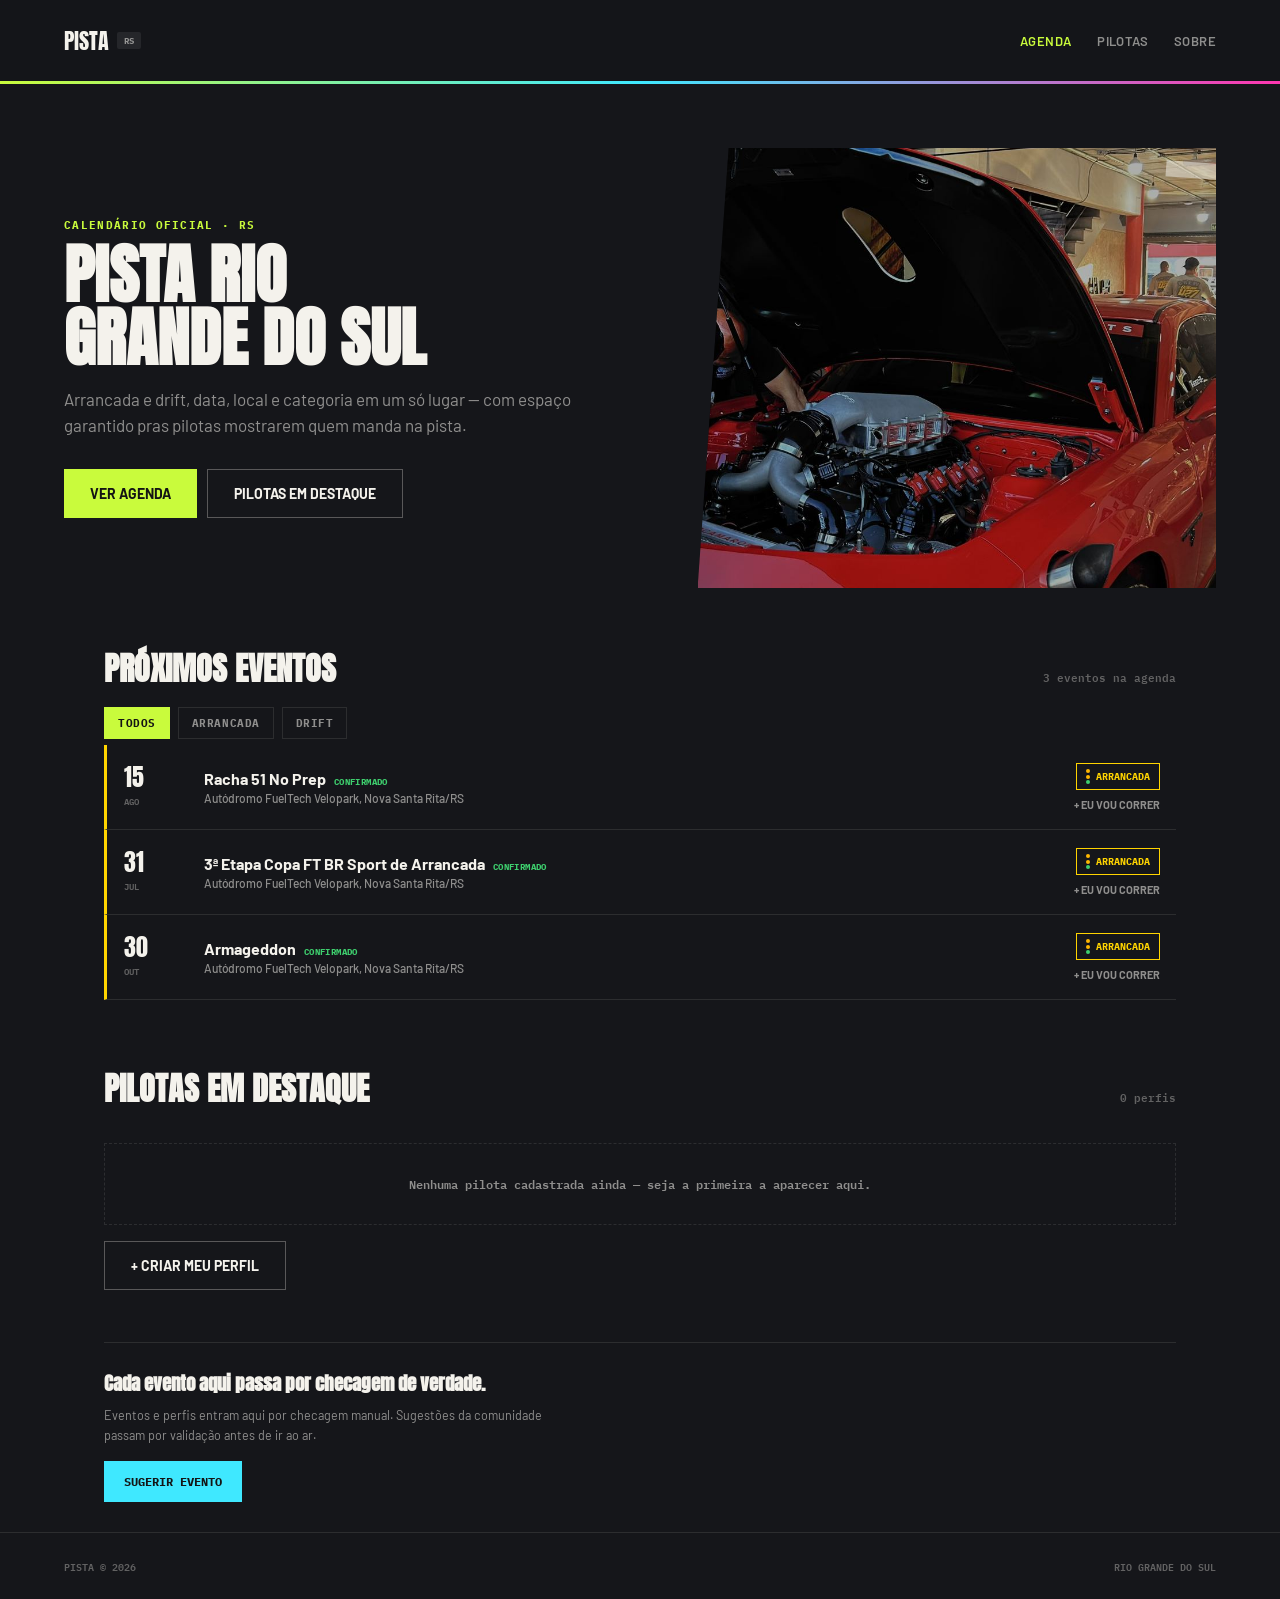
==== index.html @ 28936033 "Add files via upload" ====
<!DOCTYPE html>
<html lang="pt-BR">
<head>
<meta charset="UTF-8">
<meta name="viewport" content="width=device-width, initial-scale=1.0">
<title>PISTA — Agenda de Arrancada &amp; Drift RS</title>
<link rel="preconnect" href="https://fonts.googleapis.com">
<link href="https://fonts.googleapis.com/css2?family=Anton&family=Barlow:wght@400;500;600;700;800&family=IBM+Plex+Mono:wght@400;500;600;700;800&display=swap" rel="stylesheet">
<link rel="stylesheet" href="style.css">
</head>
<body>

<header>
  <a class="brand" href="index.html">
    <div class="word">PISTA</div>
    <div class="tag">RS</div>
  </a>
  <nav id="main-nav">
    <a class="active" href="index.html#agenda" onclick="document.getElementById('main-nav').classList.remove('mobile-open')">Agenda</a>
    <a href="pilotas.html">Pilotas</a>
    <a href="sobre.html">Sobre</a>
  </nav>
  <button class="menu-btn" aria-label="Menu" onclick="document.getElementById('main-nav').classList.toggle('mobile-open')">
    <svg width="16" height="12" viewBox="0 0 16 12"><rect width="16" height="2" fill="#141414"/><rect y="5" width="16" height="2" fill="#141414"/><rect y="10" width="16" height="2" fill="#141414"/></svg>
  </button>
</header>
<div class="gradient-bar"></div>

<div class="hero">
  <div>
    <div class="eyebrow">Calendário oficial · RS</div>
    <h1>PISTA RIO<br>GRANDE DO SUL</h1>
    <p>Arrancada e drift, data, local e categoria em um só lugar — com espaço garantido pras pilotas mostrarem quem manda na pista.</p>
    <div class="hero-actions">
      <button class="btn-solid" onclick="document.getElementById('agenda').scrollIntoView({behavior:'smooth'})">Ver agenda</button>
      <a class="btn-outline" href="pilotas.html">Pilotas em destaque</a>
    </div>
  </div>
  <div class="hero-photo">
    <img src="images/hero-camaro.jpg" alt="Camaro ZL1 turbinado com capô aberto, evento de arrancada">
    <div class="tape"></div>
  </div>
</div>

<main>

  <section class="section" id="agenda">
    <div class="section-head">
      <h2>PRÓXIMOS EVENTOS</h2>
      <span class="section-count" id="event-count"></span>
    </div>
    <div class="filters" id="filters">
      <button class="active" data-filter="all">Todos</button>
      <button data-filter="drag">Arrancada</button>
      <button data-filter="drift">Drift</button>
    </div>
    <div id="event-list"></div>
  </section>

  <section class="section" id="pilotas">
    <div class="section-head">
      <h2>PILOTAS EM DESTAQUE</h2>
      <span class="section-count" id="people-count"></span>
    </div>
    <div class="pilots-scroll" id="people-list"></div>
    <button class="btn-outline" style="margin-top:16px;" onclick="window.open(FORM_LINKS.criarPerfil, '_blank')">+ Criar meu perfil</button>
  </section>

  <div class="callout">
    <h3>Cada evento aqui passa por checagem de verdade.</h3>
    <p>Eventos e perfis entram aqui por checagem manual. Sugestões da comunidade passam por validação antes de ir ao ar.</p>
    <button onclick="window.open(FORM_LINKS.sugerirEvento, '_blank')">Sugerir evento</button>
  </div>

</main>

<footer>
  <div>PISTA © 2026</div>
  <div>RIO GRANDE DO SUL</div>
</footer>

<script src="data.js"></script>
<script src="app.js"></script>
<script>
  wireFilters();
  renderEvents();
  renderPeople('people-list', 'people-count');
</script>

</body>
</html>
---- style.css ----
:root{
  --bg:#15161a;
  --panel:#1c1d22;
  --panel-2:#0d0e10;
  --text:#f4f2ec;
  --muted:rgba(244,242,236,.55);
  --muted-2:rgba(244,242,236,.35);
  --line:rgba(244,242,236,.1);
  --lime:#c9fb3c;
  --cyan:#3fe8ff;
  --magenta:#ff36b0;
  --arrancada:#ffd400;
}
*{box-sizing:border-box;}
html,body{margin:0;padding:0;background:var(--bg);color:var(--text);font-family:'Barlow',sans-serif;-webkit-font-smoothing:antialiased;}
::selection{background:var(--lime);color:#141414;}
h1,h2,h3{font-family:'Anton',sans-serif;margin:0;}
.mono{font-family:'IBM Plex Mono',monospace;}

header{
  position:sticky;top:0;z-index:20;background:rgba(21,22,26,.94);backdrop-filter:blur(6px);
  padding:16px 20px;display:flex;align-items:center;justify-content:space-between;
}
.brand{display:flex;align-items:center;gap:8px;text-decoration:none;}
.brand .word{font-family:'Anton',sans-serif;font-size:22px;color:var(--text);}
.brand .tag{background:rgba(244,242,236,.08);color:var(--muted);font:700 9px 'IBM Plex Mono',monospace;padding:3px 7px;border-radius:2px;}
nav{display:none;align-items:center;gap:26px;font:600 13px 'Barlow',sans-serif;text-transform:uppercase;letter-spacing:.03em;color:var(--muted);}
nav a{color:inherit;text-decoration:none;cursor:pointer;}
nav a.active,nav a:hover{color:var(--lime);}
nav.mobile-open{
  display:flex !important;position:absolute;top:100%;left:0;right:0;
  flex-direction:column;align-items:flex-start;background:var(--panel);
  padding:20px;gap:18px;border-top:1px solid var(--line);z-index:19;
}
.menu-btn{width:34px;height:34px;border-radius:50%;background:var(--lime);display:flex;align-items:center;justify-content:center;border:none;flex:none;cursor:pointer;}

.gradient-bar{height:3px;background:linear-gradient(90deg,var(--lime),var(--cyan),var(--magenta));}

.hero{padding:28px 20px 8px;}
.eyebrow{font:700 11px 'IBM Plex Mono',monospace;color:var(--lime);letter-spacing:.12em;text-transform:uppercase;margin-bottom:12px;}
.hero h1{font-size:38px;line-height:.98;}
.hero p{font:400 15px/1.55 'Barlow',sans-serif;color:var(--muted);margin:16px 0 0;max-width:520px;}
.hero-actions{display:flex;flex-direction:column;gap:10px;margin-top:22px;}
.btn-solid,.btn-outline{font:700 14px 'Barlow',sans-serif;text-transform:uppercase;text-align:center;padding:15px;cursor:pointer;text-decoration:none;display:inline-block;}
.btn-solid{background:var(--lime);color:#141414;border:none;}
.btn-outline{background:transparent;color:var(--text);border:1.5px solid rgba(244,242,236,.3);}

.hero-photo{
  position:relative;margin:20px 20px 0;height:170px;
  background:var(--panel-2);
  clip-path:polygon(0 6%,100% 0,100% 100%,0 100%);
  overflow:hidden;
}
.hero-photo img{width:100%;height:100%;object-fit:cover;object-position:center 68%;display:block;}
.hero-photo .tape{position:absolute;top:14px;right:-2px;width:52px;height:16px;background:rgba(244,242,236,.5);transform:rotate(4deg);}

.page-header{padding:36px 20px 8px;}
.page-header h1{font-size:34px;}
.page-header p{font:400 14px/1.6 'Barlow',sans-serif;color:var(--muted);margin:10px 0 0;max-width:520px;}

main{padding:0 20px;max-width:1200px;margin:0 auto;}

.section{padding:36px 0 8px;}
.section-head{display:flex;align-items:baseline;justify-content:space-between;margin-bottom:6px;gap:10px;flex-wrap:wrap;}
.section-head h2{font-size:24px;}
.section-count{font:600 11px 'IBM Plex Mono',monospace;color:var(--muted-2);}

.filters{display:flex;gap:8px;margin:14px 0 6px;flex-wrap:wrap;}
.filters button{
  background:transparent;border:1px solid var(--line);color:var(--muted);
  font:700 11px 'IBM Plex Mono',monospace;text-transform:uppercase;letter-spacing:.05em;
  padding:8px 13px;cursor:pointer;
}
.filters button.active{background:var(--lime);border-color:var(--lime);color:#141414;}

.ev-row{border-top:1px solid var(--line);padding:16px 0 16px 14px;border-left:3px solid transparent;}
.ev-row[data-type="drag"]{border-left-color:var(--arrancada);}
.ev-row[data-type="drift"]{border-left-color:var(--magenta);}
.ev-main{display:flex;gap:14px;align-items:flex-start;}
.ev-date{font-family:'Anton',sans-serif;font-size:24px;flex:none;width:52px;line-height:1;}
.ev-date .m{display:block;font:600 9px 'IBM Plex Mono',monospace;color:var(--muted-2);margin-top:4px;}
.ev-body{flex:1;min-width:0;}
.ev-name{font:700 16px 'Barlow',sans-serif;}
.confirmed-text{color:#3ecf6e;font:700 9px 'IBM Plex Mono',monospace;letter-spacing:.04em;margin-left:8px;}
.ev-local{font:500 12px 'Barlow',sans-serif;color:var(--muted);margin-top:3px;}
.badge-outline{display:inline-flex;align-items:center;gap:6px;background:transparent;font:800 9.5px 'IBM Plex Mono',monospace;padding:5px 9px;white-space:nowrap;flex:none;border:1.5px solid transparent;}
.badge-outline.arrancada{border-color:var(--arrancada);color:var(--arrancada);}
.badge-outline.drift{border-color:var(--magenta);color:var(--magenta);border-radius:999px;}
.icon-tree{display:inline-flex;flex-direction:column;gap:1.5px;}
.icon-tree span{width:4px;height:4px;border-radius:50%;display:block;}
.icon-tree span:nth-child(1),.icon-tree span:nth-child(2){background:#ffb800;}
.icon-tree span:nth-child(3){background:#3ecf6e;}
.badge-outline .icon-diamond{width:6px;height:6px;background:var(--magenta);transform:rotate(45deg);}
.source-note{font:600 9.5px 'IBM Plex Mono',monospace;color:rgba(244,242,236,.25);margin-top:4px;}

.ev-presence{flex:none;align-self:flex-end;display:flex;flex-direction:column;align-items:flex-end;gap:8px;}
.presence-link{cursor:pointer;background:none;border:none;color:var(--muted);font:700 11px 'Barlow',sans-serif;text-transform:uppercase;padding:0;white-space:nowrap;}
.presence-link:hover{color:var(--lime);}
.ev-extra{margin-top:6px;margin-left:66px;}

.lineup-toggle{cursor:pointer;color:var(--muted);font:700 11px 'Barlow',sans-serif;text-transform:uppercase;padding:10px 0 0;background:none;border:none;display:flex;align-items:center;gap:6px;}
.lineup-toggle .arrow{transition:transform .15s ease;font-size:10px;}
.ev-row.expanded .lineup-toggle .arrow{transform:rotate(90deg);}
.lineup{display:none;margin-top:10px;padding:12px;background:var(--panel);}
.ev-row.expanded .lineup{display:block;}
.lineup-cat{margin-bottom:8px;}
.lineup-cat:last-child{margin-bottom:0;}
.lineup-cat .cat-name{font:700 9.5px 'IBM Plex Mono',monospace;color:var(--cyan);text-transform:uppercase;letter-spacing:.04em;margin-bottom:6px;}
.riders{display:flex;flex-wrap:wrap;gap:6px;}
.rider-chip{font:500 11px 'Barlow',sans-serif;background:var(--panel-2);padding:4px 10px;color:var(--text);}
.confirm-note{font:600 9.5px 'IBM Plex Mono',monospace;color:var(--muted-2);margin-top:8px;}

.empty{padding:30px;text-align:center;color:var(--muted);font:600 12px 'IBM Plex Mono',monospace;border:1px dashed var(--line);margin-top:10px;}

.pilots-scroll{display:flex;gap:14px;overflow-x:auto;padding:14px 0 10px;margin:0 -20px;padding-left:20px;padding-right:20px;}
.pilot-card{background:var(--panel);flex:none;width:150px;}
.pilot-photo{width:100%;aspect-ratio:4/3;background:repeating-linear-gradient(45deg,rgba(255,255,255,.05) 0 10px,rgba(255,255,255,.02) 10px 20px);display:flex;align-items:center;justify-content:center;color:var(--muted-2);font:600 9px 'IBM Plex Mono',monospace;text-align:center;padding:8px;}
.pilot-info{padding:12px;}
.pilot-name{font-family:'Anton',sans-serif;font-size:16px;}
.pilot-team{font:600 10px 'Barlow',sans-serif;color:var(--muted);margin-top:2px;}
.pilot-cat{font:700 9px 'IBM Plex Mono',monospace;color:var(--cyan);margin-top:8px;}
.pilot-next{font:600 9px 'IBM Plex Mono',monospace;color:var(--lime);margin-top:4px;}

.callout{margin:44px 0 30px;padding-top:26px;border-top:1px solid var(--line);}

.sobre-body{max-width:640px;padding-bottom:40px;}
.sobre-body p{font:400 14px/1.7 'Barlow',sans-serif;color:var(--muted);margin:0 0 16px;}
.sobre-body p strong{color:var(--text);}
.sobre-body .sobre-disclaimer{font:500 12.5px/1.7 'IBM Plex Mono',monospace;color:var(--muted-2);border-left:2px solid var(--cyan);padding-left:14px;}
.callout h3{font-size:19px;margin-bottom:8px;}
.callout p{color:var(--muted);font-size:12.5px;line-height:1.6;margin:0 0 16px;max-width:480px;}
.callout button{background:var(--cyan);border:none;color:#141414;font:700 12px 'IBM Plex Mono',monospace;text-transform:uppercase;padding:13px 20px;cursor:pointer;}

footer{padding:20px;border-top:1px solid var(--line);display:flex;justify-content:space-between;font:600 10px 'IBM Plex Mono',monospace;color:var(--muted-2);margin-top:20px;}
footer a{color:inherit;text-decoration:none;}

/* ---------- Modal ---------- */
.ev-row,.pilot-card{cursor:pointer;transition:background .15s ease;}
.ev-row:hover{background:rgba(244,242,236,.02);}
.pilot-card:hover{background:#212228;}

.modal-overlay{display:none;position:fixed;inset:0;background:rgba(13,14,16,.82);backdrop-filter:blur(3px);z-index:50;padding:20px;overflow-y:auto;}
.modal-overlay.open{display:flex;align-items:flex-start;justify-content:center;}
.modal-card{background:var(--panel);max-width:560px;width:100%;margin-top:40px;position:relative;border-top:3px solid transparent;}
.modal-card.drag{border-top-color:var(--arrancada);}
.modal-card.drift{border-top-color:var(--magenta);}
.modal-close{position:absolute;top:14px;right:14px;background:none;border:none;color:var(--muted);font-size:22px;cursor:pointer;line-height:1;padding:4px;}
.modal-close:hover{color:var(--text);}
.modal-body{padding:30px 26px 26px;}
.modal-eyebrow{font:700 11px 'IBM Plex Mono',monospace;color:var(--muted-2);text-transform:uppercase;letter-spacing:.08em;margin-bottom:10px;}
.modal-title{font-size:26px;line-height:1.05;margin-bottom:6px;}
.modal-sub{font:500 13px 'Barlow',sans-serif;color:var(--muted);margin-bottom:18px;}
.modal-row{display:flex;gap:20px;flex-wrap:wrap;margin-bottom:18px;padding-bottom:18px;border-bottom:1px solid var(--line);}
.modal-field .label{font:700 9.5px 'IBM Plex Mono',monospace;color:var(--muted-2);text-transform:uppercase;letter-spacing:.06em;margin-bottom:4px;}
.modal-field .value{font:600 13px 'Barlow',sans-serif;}
.modal-lineup .lineup-cat{margin-bottom:14px;}
.modal-actions{display:flex;gap:10px;margin-top:20px;flex-wrap:wrap;}
.modal-photo{width:100%;aspect-ratio:16/9;background:repeating-linear-gradient(45deg,rgba(255,255,255,.05) 0 10px,rgba(255,255,255,.02) 10px 20px);display:flex;align-items:center;justify-content:center;color:var(--muted-2);font:600 10px 'IBM Plex Mono',monospace;margin-bottom:18px;}
.modal-bio{font:400 13.5px/1.6 'Barlow',sans-serif;color:var(--muted);margin-bottom:18px;}

/* ---------- Desktop ---------- */
@media(min-width:900px){
  header{padding:24px 64px;}
  nav{display:flex;}
  .menu-btn{display:none;}
  .gradient-bar{height:3px;}
  .hero{display:grid;grid-template-columns:1.1fr .9fr;padding:64px 64px 0;align-items:center;}
  .hero h1{font-size:64px;}
  .hero p{font-size:17px;}
  .hero-actions{flex-direction:row;margin-top:30px;}
  .btn-solid,.btn-outline{padding:15px 26px;}
  .hero-photo{margin:0;height:440px;clip-path:polygon(6% 0,100% 0,100% 100%,0 100%);}
  .hero-photo img{object-position:center 55%;}

  .page-header{padding:56px 64px 8px;}
  .page-header h1{font-size:48px;}

  main{padding:0 64px;}
  .section{padding:56px 0 8px;}
  .section-head h2{font-size:32px;}

  .ev-row{border-top:none;border-bottom:1px solid var(--line);padding:18px 16px 18px 17px;}
  .ev-main{display:grid;grid-template-columns:80px 1fr 160px;align-items:center;gap:0;}
  .ev-date{width:auto;}
  .ev-presence{align-self:center;}
  .lineup-toggle,.confirm-note,.lineup{grid-column:1/-1;}
  .ev-extra{grid-column:2/-1;margin-left:0;}

  .pilots-scroll{display:grid;grid-template-columns:repeat(4,1fr);overflow:visible;margin:0;padding:14px 0 0;}
  .pilot-card{width:auto;}

  footer{padding:24px 64px;}
}
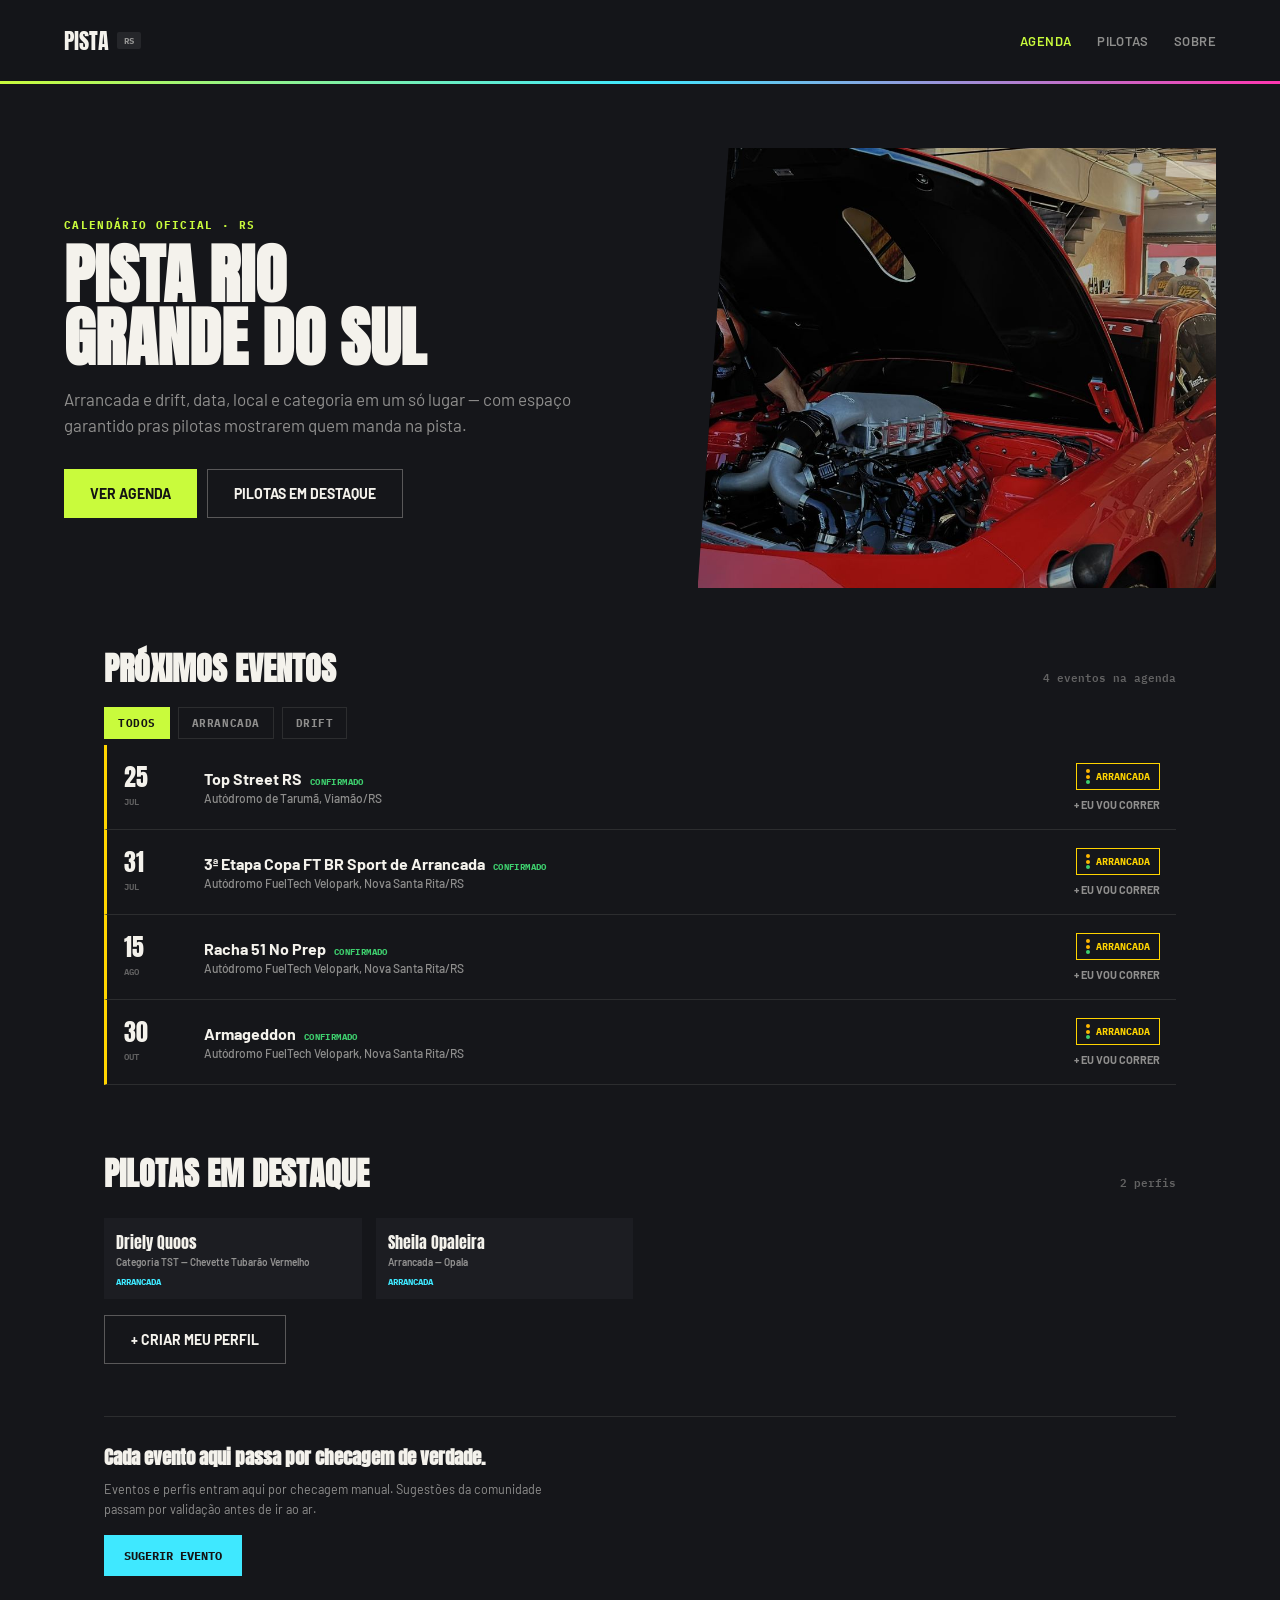
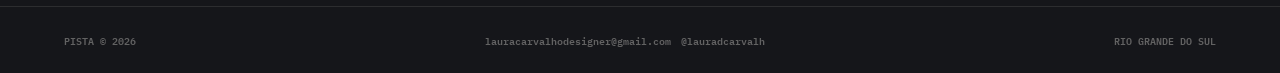
==== commit 4116c515: "Added contact + Piloto + ajuste de fotos" ====
--- a/index.html
+++ b/index.html
@@ -76,6 +76,7 @@
 
 <footer>
   <div>PISTA © 2026</div>
+  <div class="footer-contact"><a href="mailto:lauracarvalhodesigner@gmail.com">lauracarvalhodesigner@gmail.com</a><a href="https://instagram.com/lauradcarvalh" target="_blank" rel="noopener">@lauradcarvalh</a></div>
   <div>RIO GRANDE DO SUL</div>
 </footer>
 
--- a/style.css
+++ b/style.css
@@ -131,8 +131,10 @@
 .callout p{color:var(--muted);font-size:12.5px;line-height:1.6;margin:0 0 16px;max-width:480px;}
 .callout button{background:var(--cyan);border:none;color:#141414;font:700 12px 'IBM Plex Mono',monospace;text-transform:uppercase;padding:13px 20px;cursor:pointer;}
 
-footer{padding:20px;border-top:1px solid var(--line);display:flex;justify-content:space-between;font:600 10px 'IBM Plex Mono',monospace;color:var(--muted-2);margin-top:20px;}
+footer{padding:20px;border-top:1px solid var(--line);display:flex;flex-wrap:wrap;justify-content:space-between;gap:10px;font:600 10px 'IBM Plex Mono',monospace;color:var(--muted-2);margin-top:20px;}
 footer a{color:inherit;text-decoration:none;}
+footer a:hover{color:var(--lime);}
+.footer-contact{display:flex;gap:10px;flex-wrap:wrap;}
 
 /* ---------- Modal ---------- */
 .ev-row,.pilot-card{cursor:pointer;transition:background .15s ease;}
